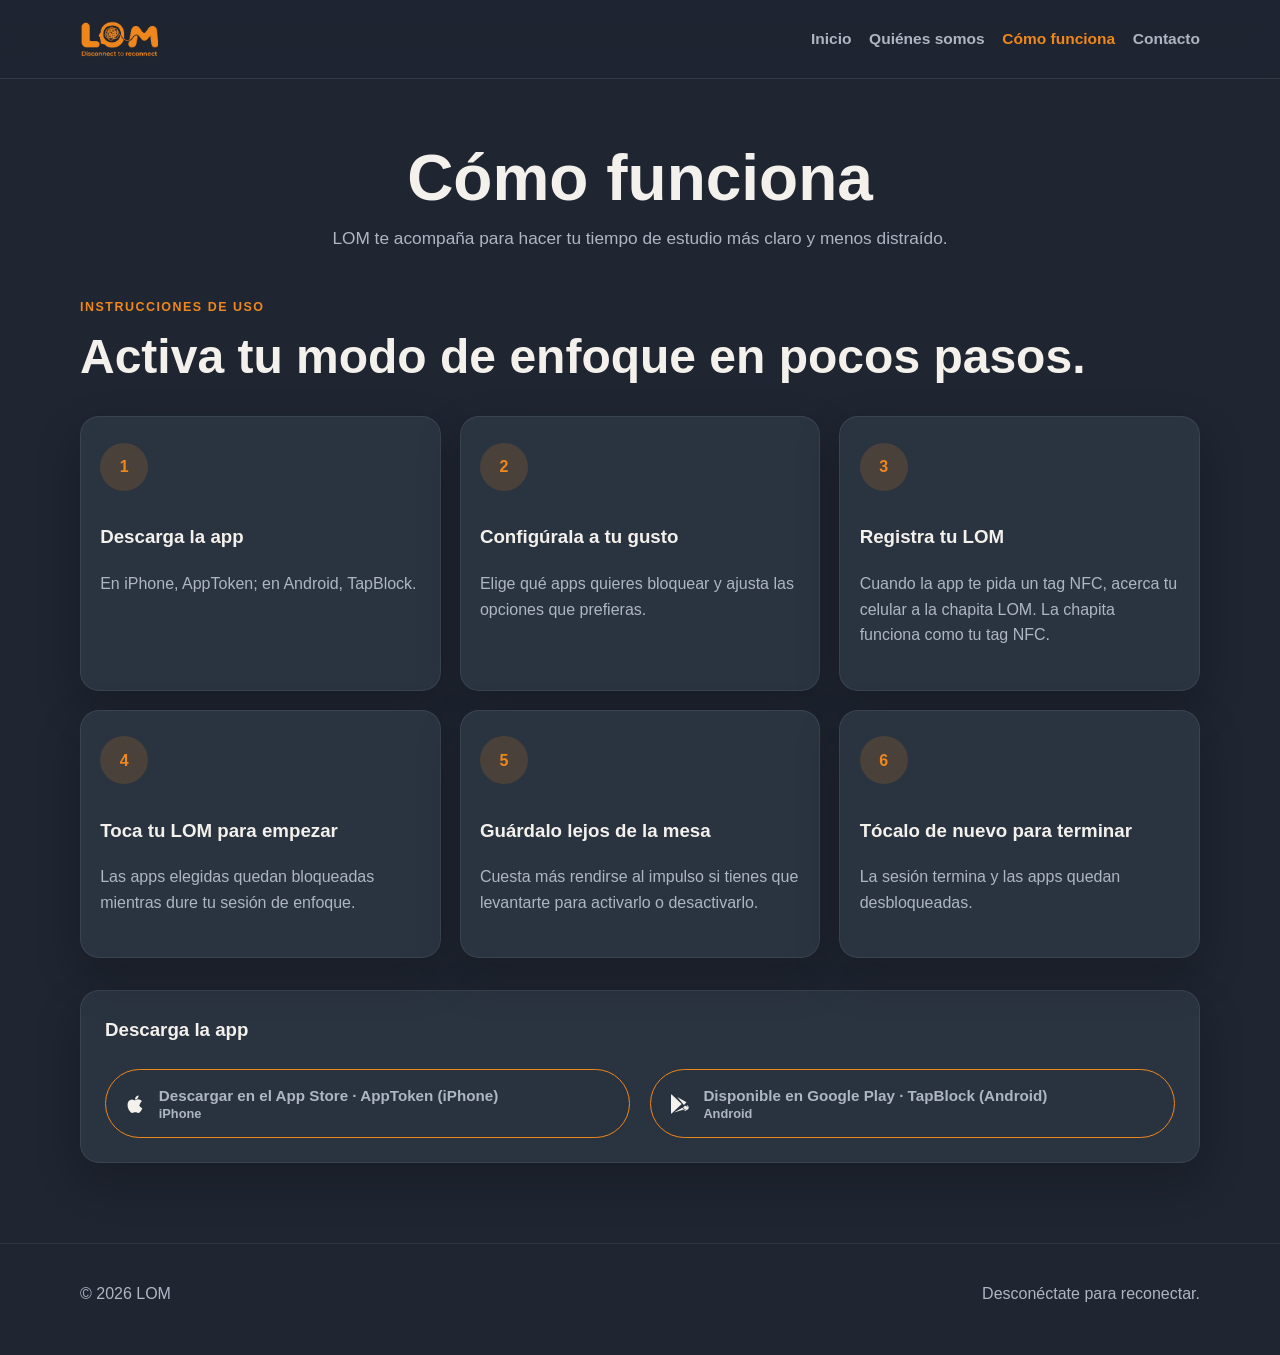
==== como-funciona.html @ b3e28df6 "Publish LOM website on GitHub Pages Co-authored-by: Copilot <223556219+Copilot@users.noreply.github." ====
<!DOCTYPE html>
<html lang="es">
  <head>
    <meta charset="UTF-8" />
    <meta name="viewport" content="width=device-width, initial-scale=1.0" />
    <title>Cómo funciona · LOM</title>
    <link rel="icon" href="logo%20(1).png" />
    <link rel="stylesheet" href="style.css" />
  </head>
  <body>
    <header class="site-header">
      <div class="container nav-wrap">
        <a href="index.html"><img src="logo%20(1).png" alt="LOM" style="height:36px;width:auto;display:block"></a>

        <nav class="site-nav" aria-label="Navegación principal">
          <a href="index.html">Inicio</a>
          <a href="quienes-somos.html">Quiénes somos</a>
          <a href="como-funciona.html" class="active">Cómo funciona</a>
          <a href="contacto.html">Contacto</a>
        </nav>
      </div>
    </header>

    <main class="page">
      <div class="container">
        <div class="page-title">
          <h1>Cómo funciona</h1>
          <p>LOM te acompaña para hacer tu tiempo de estudio más claro y menos distraído.</p>
        </div>

        <section>
          <div class="section-heading">
            <p class="eyebrow">Instrucciones de uso</p>
            <h2>Activa tu modo de enfoque en pocos pasos.</h2>
          </div>

          <ol class="step-grid" style="list-style: none; padding: 0; margin: 0;">
            <li class="step">
              <div class="step-number">1</div>
              <h3>Descarga la app</h3>
              <p>En iPhone, AppToken; en Android, TapBlock.</p>
            </li>
            <li class="step">
              <div class="step-number">2</div>
              <h3>Configúrala a tu gusto</h3>
              <p>Elige qué apps quieres bloquear y ajusta las opciones que prefieras.</p>
            </li>
            <li class="step">
              <div class="step-number">3</div>
              <h3>Registra tu LOM</h3>
              <p>Cuando la app te pida un tag NFC, acerca tu celular a la chapita LOM. La chapita funciona como tu tag NFC.</p>
            </li>
            <li class="step">
              <div class="step-number">4</div>
              <h3>Toca tu LOM para empezar</h3>
              <p>Las apps elegidas quedan bloqueadas mientras dure tu sesión de enfoque.</p>
            </li>
            <li class="step">
              <div class="step-number">5</div>
              <h3>Guárdalo lejos de la mesa</h3>
              <p>Cuesta más rendirse al impulso si tienes que levantarte para activarlo o desactivarlo.</p>
            </li>
            <li class="step">
              <div class="step-number">6</div>
              <h3>Tócalo de nuevo para terminar</h3>
              <p>La sesión termina y las apps quedan desbloqueadas.</p>
            </li>
          </ol>

          <div class="notice" style="margin-top: 2rem;">
            <h3>Descarga la app</h3>
            <div class="store-buttons">
              <a
                class="store-button"
                href="https://apps.apple.com/app/id6746128005"
                target="_blank"
                rel="noopener"
                aria-label="Descargar AppToken en App Store"
              >
                <svg viewBox="0 0 24 24" aria-hidden="true" fill="currentColor">
                  <path d="M15.94 12.7c0-2.32 1.9-3.43 1.98-3.49-1.08-1.58-2.76-1.8-3.34-1.82-1.42-.15-2.78.84-3.5.84-.72 0-1.82-.82-2.99-.8-1.54.02-2.97.9-3.75 2.29-1.6 2.77-.41 6.86 1.14 9.1.76 1.1 1.66 2.31 2.85 2.27 1.15-.05 1.58-.74 2.96-.74 1.38 0 1.77.74 2.98.72 1.23-.02 2.02-1.12 2.77-2.22.87-1.27 1.23-2.5 1.25-2.56-.03-.01-2.4-.93-3.41-3.44Zm-2.28-6.42c.6-.73 1.01-1.75.9-2.77-.87.04-1.93.58-2.55 1.31-.56.65-1.06 1.7-.93 2.7.99.08 2-.49 2.58-1.24Z"/>
                </svg>
                <span class="store-button-content">
                  <strong>Descargar en el App Store · AppToken (iPhone)</strong>
                  <span>iPhone</span>
                </span>
              </a>

              <a
                class="store-button"
                href="https://play.google.com/store/search?q=TapBlock&c=apps"
                target="_blank"
                rel="noopener"
                aria-label="Descargar TapBlock en Google Play"
              >
                <svg viewBox="0 0 24 24" aria-hidden="true" fill="currentColor">
                  <path d="M3.4 2.2 13.7 12 3.4 21.8c-.24-.35-.4-.78-.4-1.26V3.46c0-.48.15-.91.4-1.26Zm12.5 10.7 2.6-2.6-9.2-5.3 6.6 7.9Zm3.8 2.1-2.7-1.6-2.3 2.8 2.3 2.8 2.7-1.6c.89-.52 1.2-1.47.9-2.4-.28-.92-.95-1.7-1.9-2Zm-3.8 2.4L5.9 20.6l8.6-4.9 4.2 2.4Z"/>
                </svg>
                <span class="store-button-content">
                  <strong>Disponible en Google Play · TapBlock (Android)</strong>
                  <span>Android</span>
                </span>
              </a>
            </div>
          </div>
        </section>
      </div>
    </main>

    <footer class="site-footer">
      <div class="container footer-wrap">
        <p>© 2026 LOM</p>
        <p>Desconéctate para reconectar.</p>
      </div>
    </footer>
  </body>
</html>
---- style.css ----
:root {
  --bg: #1F2531;
  --card: #2A3340;
  --accent: #F0871C;
  --text: #F4F1EC;
  --muted: #AEB6C2;
  --bg-soft: #202836;
  --border: rgba(240, 135, 28, 0.35);
  --shadow: 0 18px 45px rgba(0, 0, 0, 0.22);
  --button-text: #1F2531;
}

* {
  box-sizing: border-box;
}

html {
  scroll-behavior: smooth;
}

body {
  margin: 0;
  font-family: Arial, Helvetica, sans-serif;
  background: var(--bg);
  color: var(--text);
  line-height: 1.6;
}

a {
  color: inherit;
  text-decoration: none;
}

img {
  display: block;
  max-width: 100%;
}

button,
input,
textarea,
select {
  font: inherit;
}

.container {
  width: min(1120px, calc(100% - 2rem));
  margin: 0 auto;
}

.site-header {
  position: sticky;
  top: 0;
  z-index: 20;
  background: rgba(31, 37, 49, 0.92);
  border-bottom: 1px solid rgba(174, 182, 194, 0.15);
  backdrop-filter: blur(12px);
}

.nav-wrap {
  display: flex;
  align-items: center;
  justify-content: space-between;
  min-height: 78px;
  gap: 1rem;
}

.logo-link {
  display: inline-flex;
  align-items: center;
}

.site-nav {
  display: flex;
  align-items: center;
  gap: 1.1rem;
  flex-wrap: wrap;
}

.site-nav a {
  color: var(--muted);
  font-size: 0.97rem;
  font-weight: 600;
  transition: color 0.2s ease;
}

.site-nav a:hover,
.site-nav a:focus-visible,
.site-nav a.active {
  color: var(--accent);
}

.page {
  padding: 4rem 0 5rem;
}

.page-title {
  text-align: center;
  margin-bottom: 2.5rem;
}

.page-title h1 {
  margin: 0 0 0.75rem;
  font-size: clamp(2.4rem, 5vw, 4rem);
  line-height: 1.1;
}

.page-title p {
  margin: 0;
  color: var(--muted);
  font-size: 1.08rem;
}

.hero {
  padding: 4rem 0 2rem;
}

.hero-grid {
  display: grid;
  grid-template-columns: 1.15fr 0.85fr;
  gap: 2rem;
  align-items: center;
}

.hero-copy h1 {
  font-size: clamp(2.6rem, 6vw, 4.8rem);
  line-height: 1.02;
  letter-spacing: -0.06em;
  margin: 0 0 1rem;
}

.hero-copy p {
  color: var(--muted);
  font-size: 1.08rem;
  margin: 0;
}

.hero-cta {
  display: flex;
  flex-wrap: wrap;
  gap: 1rem;
  margin-top: 2rem;
}

.mini-badges {
  display: flex;
  flex-wrap: wrap;
  gap: 0.75rem;
  margin-top: 1.4rem;
}

.mini-badges span {
  display: inline-flex;
  align-items: center;
  padding: 0.45rem 0.8rem;
  border-radius: 999px;
  background: rgba(240, 135, 28, 0.12);
  border: 1px solid rgba(240, 135, 28, 0.28);
  color: var(--text);
  font-size: 0.8rem;
  font-weight: 700;
  letter-spacing: 0.04em;
  text-transform: uppercase;
}

.btn,
.store-button {
  display: inline-flex;
  align-items: center;
  justify-content: center;
  gap: 0.7rem;
  padding: 0.9rem 1.4rem;
  border-radius: 999px;
  border: 1px solid var(--border);
  font-weight: 700;
  transition: transform 0.2s ease, opacity 0.2s ease;
}

.btn:hover,
.store-button:hover,
.btn:focus-visible,
.store-button:focus-visible {
  transform: translateY(-1px);
}

.btn-primary,
.store-button.primary {
  background: var(--accent);
  color: #ffffff;
}

.btn-primary svg,
.store-button.primary svg {
  fill: #ffffff;
}

.btn-secondary {
  background: transparent;
  color: var(--text);
  border-color: rgba(244, 241, 236, 0.2);
}

.hero-visual {
  display: grid;
  place-items: center;
}

.stats-grid,
.card-grid,
.step-grid,
.testimonial-grid,
.store-buttons {
  display: grid;
  gap: 1.2rem;
}

.stats-grid {
  grid-template-columns: repeat(3, minmax(0, 1fr));
}

.stat-card,
.card,
.step,
.quote,
.info-box,
.notice {
  background: var(--card);
  border: 1px solid rgba(174, 182, 194, 0.12);
  border-radius: 1.2rem;
  box-shadow: var(--shadow);
}

.stat-card {
  padding: 1.4rem 1rem;
  text-align: center;
}

.stat-value {
  display: block;
  color: var(--accent);
  font-size: clamp(2rem, 3vw, 2.6rem);
  font-weight: 800;
  line-height: 1.2;
}

.stat-label {
  color: var(--muted);
}

.section {
  padding: 4.5rem 0;
}

.section-heading {
  margin-bottom: 2rem;
}

.section-heading h2 {
  margin: 0;
  font-size: clamp(2rem, 4vw, 3rem);
  line-height: 1.15;
}

.eyebrow {
  display: inline-block;
  margin: 0 0 0.7rem;
  color: var(--accent);
  font-weight: 800;
  letter-spacing: 0.12em;
  text-transform: uppercase;
  font-size: 0.78rem;
}

.card-grid {
  grid-template-columns: repeat(3, minmax(0, 1fr));
}

.card {
  padding: 1.5rem;
}

.card h3 {
  margin: 0 0 0.65rem;
  font-size: 1.35rem;
}

.card p,
.step p,
.quote p,
.contact-card p,
.info-box p,
.notice p,
ul {
  color: var(--muted);
}

.link-arrow {
  color: var(--accent);
  font-weight: 700;
}

.step-grid {
  grid-template-columns: repeat(3, minmax(0, 1fr));
}

.step {
  padding: 1.6rem 1.2rem;
}

.step-number {
  display: inline-flex;
  align-items: center;
  justify-content: center;
  width: 3rem;
  height: 3rem;
  border-radius: 50%;
  background: rgba(240, 135, 28, 0.16);
  color: var(--accent);
  font-weight: 800;
  margin-bottom: 0.8rem;
}

.store-buttons {
  grid-template-columns: repeat(2, minmax(0, 1fr));
  margin-top: 1.5rem;
}

.store-button {
  justify-content: flex-start;
  width: 100%;
  min-height: 68px;
  background: rgba(42, 51, 64, 0.9);
  color: var(--text);
  border-color: var(--accent);
  padding: 1rem 1.1rem;
  text-align: left;
}

.store-button svg {
  width: 24px;
  height: 24px;
  flex-shrink: 0;
}

.store-button strong {
  display: block;
  font-size: 0.95rem;
  line-height: 1.3;
}

.store-button span {
  color: var(--muted);
  font-size: 0.8rem;
}

.store-button-content {
  display: flex;
  flex-direction: column;
  line-height: 1.2;
}

.story-grid,
.contact-grid {
  display: grid;
  grid-template-columns: 1.05fr 0.95fr;
  gap: 1.5rem;
  align-items: start;
}

.foto-equipo {
  width: 100%;
  max-width: 460px;
  margin: 2rem auto 0;
}

.foto-equipo--inicio {
  max-width: 380px;
}

.foto-equipo img {
  display: block;
  width: 100%;
  height: auto;
  border-radius: 16px;
  box-shadow: var(--shadow);
}

.foto-equipo figcaption {
  margin-top: 0.65rem;
  color: var(--muted);
  font-size: 0.9rem;
  text-align: center;
}

.info-box,
.contact-card,
.notice {
  padding: 1.5rem;
}

.info-box h3,
.contact-card h3,
.notice h3 {
  margin-top: 0;
  margin-bottom: 0.8rem;
}

.info-box ul,
.contact-card ul {
  margin: 0;
  padding-left: 1.2rem;
}

.quote {
  padding: 1.7rem 1.4rem;
}

.quote p {
  margin: 0 0 0.8rem;
  font-size: 1.03rem;
}

.quote strong {
  color: var(--text);
}

.faq-list {
  display: grid;
  gap: 1rem;
}

.faq-item {
  background: var(--card);
  border: 1px solid rgba(174, 182, 194, 0.12);
  border-radius: 1rem;
  padding: 1rem 1.15rem;
}

.faq-item h3 {
  margin: 0 0 0.45rem;
  font-size: 1.05rem;
}

.contact-card a {
  color: var(--accent);
  font-weight: 700;
}

.cta-box {
  display: flex;
  align-items: center;
  justify-content: space-between;
  gap: 1rem;
  padding: 2rem;
  background: linear-gradient(135deg, rgba(240, 135, 28, 0.12), rgba(42, 51, 64, 0.95));
  border: 1px solid var(--border);
  border-radius: 1.5rem;
}

.site-footer {
  border-top: 1px solid rgba(174, 182, 194, 0.12);
  padding: 1.3rem 0 2rem;
  color: var(--muted);
}

.footer-wrap {
  display: flex;
  align-items: center;
  justify-content: space-between;
  gap: 1rem;
  flex-wrap: wrap;
}

@media (max-width: 760px) {
  .nav-wrap {
    min-height: 68px;
  }

  .site-nav {
    gap: 0.65rem;
    justify-content: flex-end;
  }

  .hero-grid,
  .story-grid,
  .contact-grid,
  .stats-grid,
  .card-grid,
  .step-grid,
  .store-buttons {
    grid-template-columns: 1fr;
  }

  .hero {
    padding-top: 2.5rem;
  }

  .hero-copy h1 {
    font-size: 2.5rem;
  }

  .cta-box,
  .footer-wrap {
    flex-direction: column;
    align-items: flex-start;
  }

  .btn,
  .store-button {
    width: 100%;
  }
}
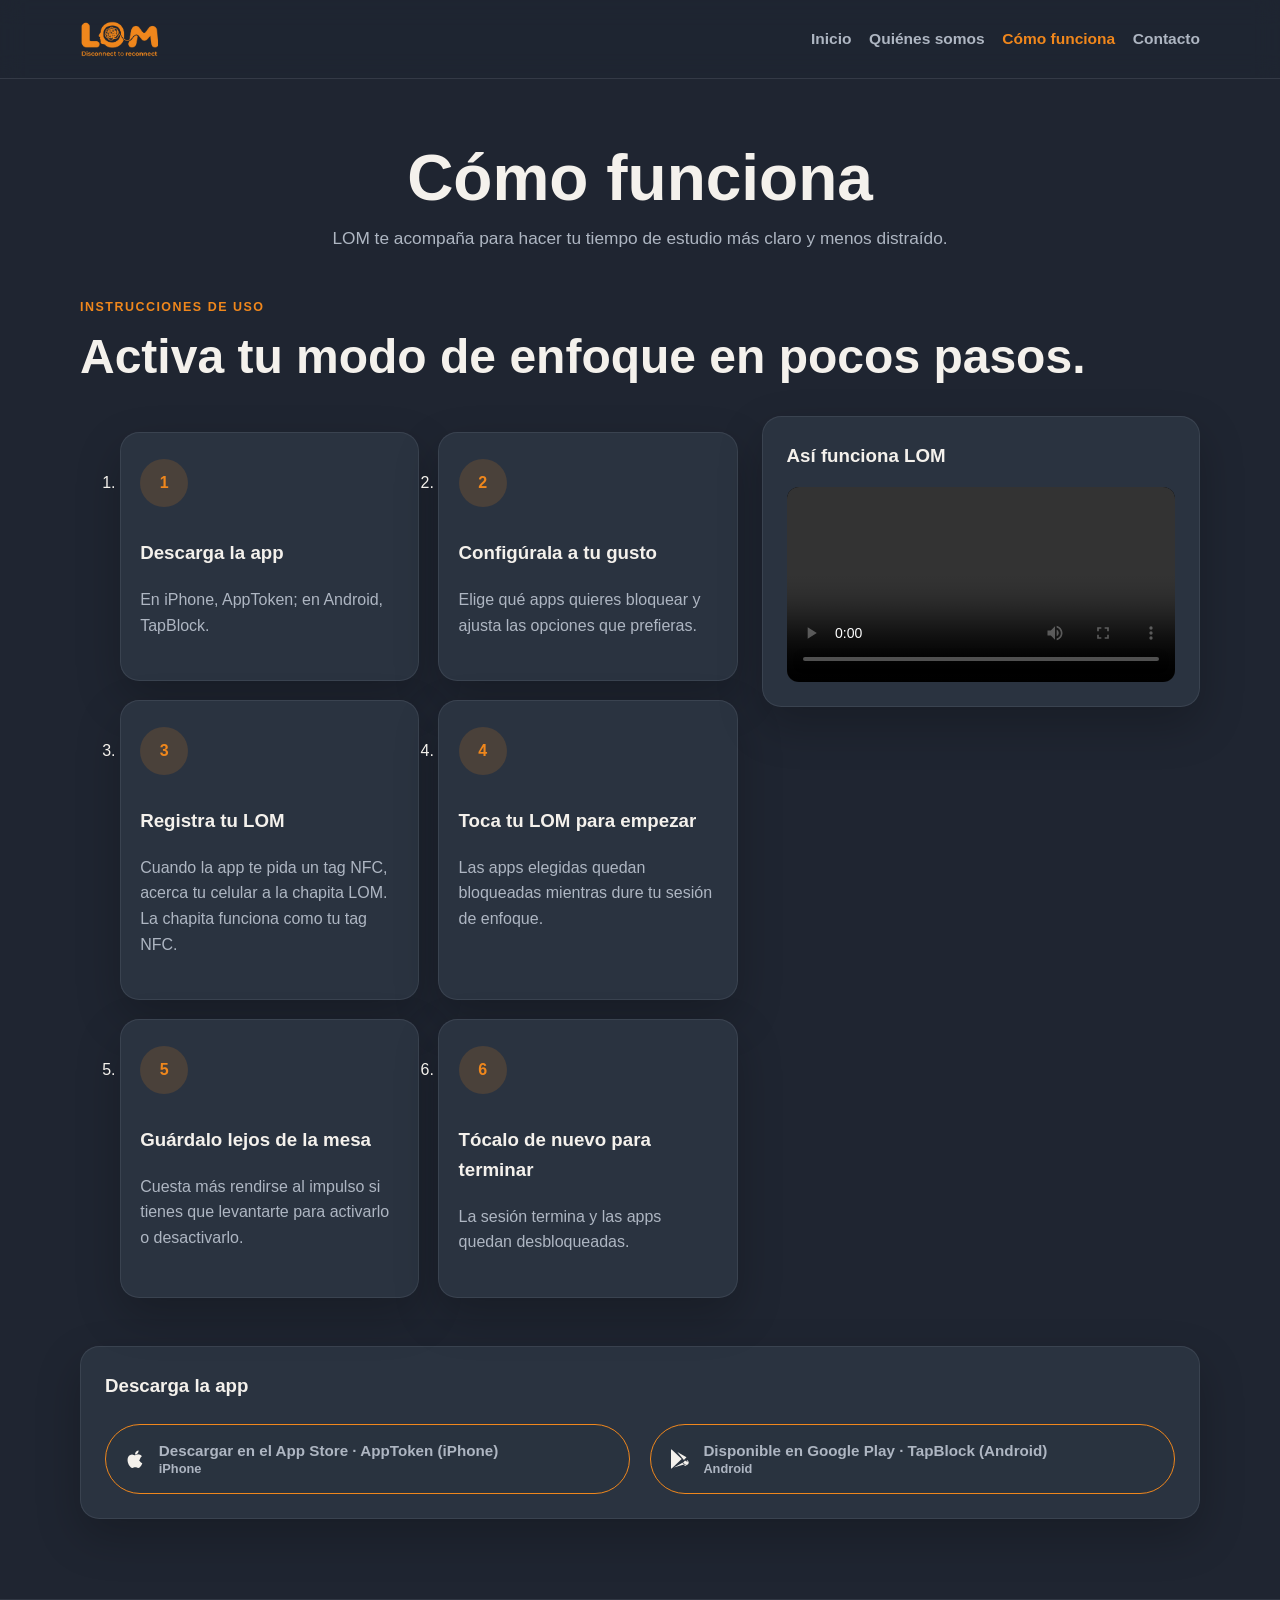
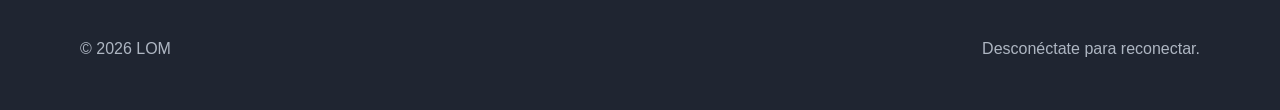
==== commit 74782087: "Publish homepage and how-it-works updates Co-authored-by: Copilot <223556219+Copilot@users.noreply.g" ====
--- a/como-funciona.html
+++ b/como-funciona.html
@@ -34,38 +34,48 @@
             <h2>Activa tu modo de enfoque en pocos pasos.</h2>
           </div>
 
-          <ol class="step-grid" style="list-style: none; padding: 0; margin: 0;">
-            <li class="step">
-              <div class="step-number">1</div>
-              <h3>Descarga la app</h3>
-              <p>En iPhone, AppToken; en Android, TapBlock.</p>
-            </li>
-            <li class="step">
-              <div class="step-number">2</div>
-              <h3>Configúrala a tu gusto</h3>
-              <p>Elige qué apps quieres bloquear y ajusta las opciones que prefieras.</p>
-            </li>
-            <li class="step">
-              <div class="step-number">3</div>
-              <h3>Registra tu LOM</h3>
-              <p>Cuando la app te pida un tag NFC, acerca tu celular a la chapita LOM. La chapita funciona como tu tag NFC.</p>
-            </li>
-            <li class="step">
-              <div class="step-number">4</div>
-              <h3>Toca tu LOM para empezar</h3>
-              <p>Las apps elegidas quedan bloqueadas mientras dure tu sesión de enfoque.</p>
-            </li>
-            <li class="step">
-              <div class="step-number">5</div>
-              <h3>Guárdalo lejos de la mesa</h3>
-              <p>Cuesta más rendirse al impulso si tienes que levantarte para activarlo o desactivarlo.</p>
-            </li>
-            <li class="step">
-              <div class="step-number">6</div>
-              <h3>Tócalo de nuevo para terminar</h3>
-              <p>La sesión termina y las apps quedan desbloqueadas.</p>
-            </li>
-          </ol>
+          <div class="how-it-works-layout">
+            <ol class="step-grid how-it-works-steps">
+              <li class="step">
+                <div class="step-number">1</div>
+                <h3>Descarga la app</h3>
+                <p>En iPhone, AppToken; en Android, TapBlock.</p>
+              </li>
+              <li class="step">
+                <div class="step-number">2</div>
+                <h3>Configúrala a tu gusto</h3>
+                <p>Elige qué apps quieres bloquear y ajusta las opciones que prefieras.</p>
+              </li>
+              <li class="step">
+                <div class="step-number">3</div>
+                <h3>Registra tu LOM</h3>
+                <p>Cuando la app te pida un tag NFC, acerca tu celular a la chapita LOM. La chapita funciona como tu tag NFC.</p>
+              </li>
+              <li class="step">
+                <div class="step-number">4</div>
+                <h3>Toca tu LOM para empezar</h3>
+                <p>Las apps elegidas quedan bloqueadas mientras dure tu sesión de enfoque.</p>
+              </li>
+              <li class="step">
+                <div class="step-number">5</div>
+                <h3>Guárdalo lejos de la mesa</h3>
+                <p>Cuesta más rendirse al impulso si tienes que levantarte para activarlo o desactivarlo.</p>
+              </li>
+              <li class="step">
+                <div class="step-number">6</div>
+                <h3>Tócalo de nuevo para terminar</h3>
+                <p>La sesión termina y las apps quedan desbloqueadas.</p>
+              </li>
+            </ol>
+
+            <div class="how-it-works-video">
+              <h3>Así funciona LOM</h3>
+              <video controls playsinline preload="metadata">
+                <source src="lom-como-funciona-el-chip.mp4" type="video/mp4" />
+                Tu navegador no admite la reproducción de video.
+              </video>
+            </div>
+          </div>
 
           <div class="notice" style="margin-top: 2rem;">
             <h3>Descarga la app</h3>
--- a/style.css
+++ b/style.css
@@ -303,6 +303,37 @@
   grid-template-columns: repeat(3, minmax(0, 1fr));
 }
 
+.how-it-works-layout {
+  display: grid;
+  grid-template-columns: minmax(0, 1.2fr) minmax(280px, 0.8fr);
+  gap: 1.5rem;
+  align-items: start;
+}
+
+.how-it-works-steps {
+  grid-template-columns: repeat(2, minmax(0, 1fr));
+}
+
+.how-it-works-video {
+  padding: 1.5rem;
+  background: var(--card);
+  border: 1px solid rgba(174, 182, 194, 0.12);
+  border-radius: 1.2rem;
+  box-shadow: var(--shadow);
+}
+
+.how-it-works-video h3 {
+  margin: 0 0 1rem;
+}
+
+.how-it-works-video video {
+  display: block;
+  width: 100%;
+  height: auto;
+  border-radius: 0.75rem;
+  background: #000;
+}
+
 .step {
   padding: 1.6rem 1.2rem;
 }
@@ -484,6 +515,7 @@
   .hero-grid,
   .story-grid,
   .contact-grid,
+  .how-it-works-layout,
   .stats-grid,
   .card-grid,
   .step-grid,
